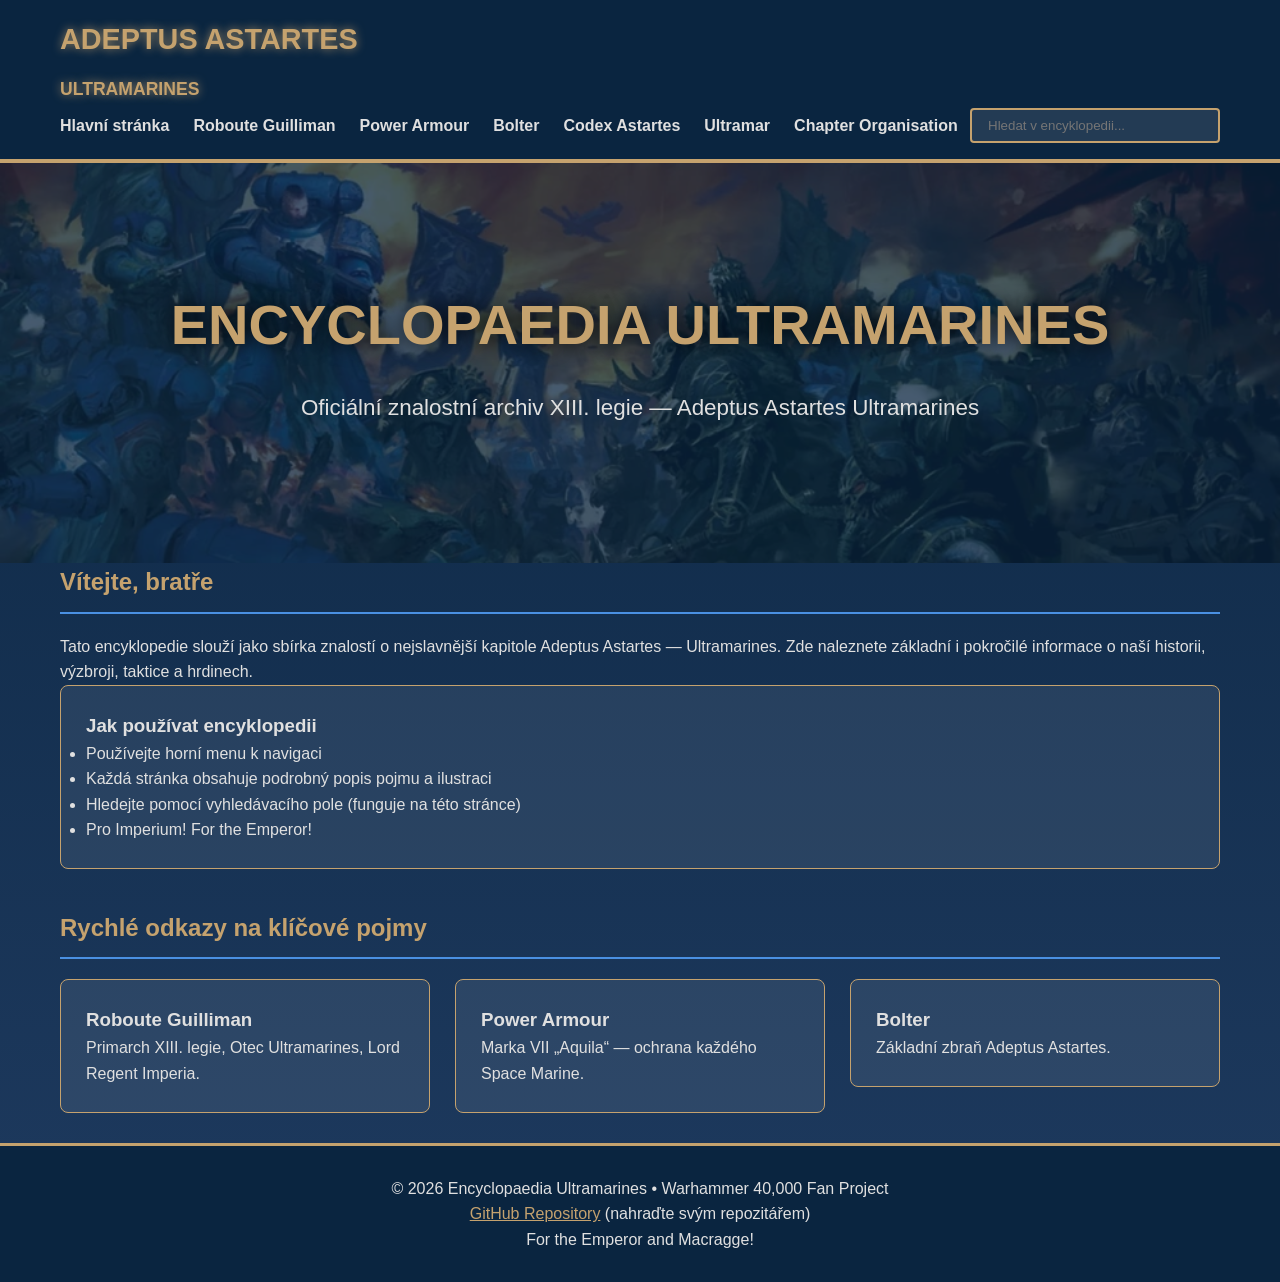
==== index.html @ a40aa380 "Add files via upload" ====
<!DOCTYPE html>
<html lang="cs">
<head>
    <meta charset="UTF-8">
    <meta name="viewport" content="width=device-width, initial-scale=1.0">
    <title>Ultramarines Encyclopaedia • Warhammer 40,000</title>
    <style>
        :root {
            --blue: #0A2540;
            --gold: #C5A26E;
            --lightblue: #4A90E2;
        }
        * { margin: 0; padding: 0; box-sizing: border-box; }
        body {
            font-family: 'Segoe UI', Arial, sans-serif;
            background: linear-gradient(#0A2540, #1E3A5F);
            color: #E0E0E0;
            line-height: 1.6;
        }
        header {
            background: var(--blue);
            border-bottom: 4px solid var(--gold);
            padding: 1rem 0;
            position: sticky;
            top: 0;
            z-index: 100;
        }
        .container {
            max-width: 1200px;
            margin: 0 auto;
            padding: 0 20px;
        }
        nav {
            display: flex;
            justify-content: space-between;
            align-items: center;
            flex-wrap: wrap;
        }
        .logo {
            font-size: 1.8rem;
            font-weight: bold;
            color: var(--gold);
            text-shadow: 0 0 10px rgba(197, 162, 110, 0.8);
        }
        .menu {
            display: flex;
            gap: 1.5rem;
            flex-wrap: wrap;
        }
        .menu a {
            color: #E0E0E0;
            text-decoration: none;
            font-weight: 600;
            transition: color 0.3s;
        }
        .menu a:hover {
            color: var(--gold);
        }
        .search-bar {
            padding: 8px 16px;
            border: 2px solid var(--gold);
            background: rgba(255,255,255,0.1);
            color: white;
            border-radius: 4px;
            width: 250px;
        }
        .hero {
            background: url('img/UltramarinesversusBlack_legion.webp') center/cover no-repeat;
            height: 400px;
            display: flex;
            align-items: center;
            position: relative;
        }
        .hero::after {
            content: '';
            position: absolute;
            inset: 0;
            background: rgba(10, 37, 64, 0.75);
        }
        .hero-content {
            position: relative;
            z-index: 2;
            text-align: center;
            width: 100%;
        }
        .hero h1 {
            font-size: 3.5rem;
            color: var(--gold);
            text-shadow: 0 0 20px black;
        }
        .hero p {
            font-size: 1.4rem;
            max-width: 700px;
            margin: 20px auto;
        }
        main {
            padding: 40px 0;
        }
        .card {
            background: rgba(255,255,255,0.08);
            border: 1px solid var(--gold);
            border-radius: 8px;
            padding: 25px;
            margin-bottom: 30px;
            transition: transform 0.3s;
        }
        .card:hover {
            transform: translateY(-8px);
        }
        .term-grid {
            display: grid;
            grid-template-columns: repeat(auto-fit, minmax(320px, 1fr));
            gap: 25px;
        }
        footer {
            background: #0A2540;
            text-align: center;
            padding: 30px 0;
            border-top: 3px solid var(--gold);
        }
        .img-small {
            width: 100px;
            height: 100px;
            object-fit: cover;
            border: 3px solid var(--gold);
            border-radius: 8px;
            float: right;
            margin-left: 20px;
            margin-bottom: 15px;
        }
        h2 {
            color: var(--gold);
            border-bottom: 2px solid var(--lightblue);
            padding-bottom: 10px;
            margin-bottom: 20px;
        }
    </style>
</head>
<body>
    <header>
        <div class="container">
            <nav>
                <div class="logo">ADEPTUS ASTARTES<br><span style="font-size:1.1rem;">ULTRAMARINES</span></div>
                <div class="menu">
                    <a href="index.html">Hlavní stránka</a>
                    <a href="pages/guilliman.html">Roboute Guilliman</a>
                    <a href="pages/armour.html">Power Armour</a>
                    <a href="pages/bolter.html">Bolter</a>
                    <a href="pages/tactics.html">Codex Astartes</a>
                    <a href="pages/ultramar.html">Ultramar</a>
                    <a href="pages/chapter.html">Chapter Organisation</a>
                </div>
                <input type="text" id="search" class="search-bar" placeholder="Hledat v encyklopedii...">
            </nav>
        </div>
    </header>

    <section class="hero">
        <div class="hero-content">
            <h1>ENCYCLOPAEDIA ULTRAMARINES</h1>
            <p>Oficiální znalostní archiv XIII. legie — Adeptus Astartes Ultramarines</p>
        </div>
    </section>

    <main class="container">
        <h2>Vítejte, bratře</h2>
        <p>Tato encyklopedie slouží jako sbírka znalostí o nejslavnější kapitole Adeptus Astartes — Ultramarines. Zde naleznete základní i pokročilé informace o naší historii, výzbroji, taktice a hrdinech.</p>
        
        <div class="card">
            <h3>Jak používat encyklopedii</h3>
            <ul>
                <li>Používejte horní menu k navigaci</li>
                <li>Každá stránka obsahuje podrobný popis pojmu a ilustraci</li>
                <li>Hledejte pomocí vyhledávacího pole (funguje na této stránce)</li>
                <li>Pro Imperium! For the Emperor!</li>
            </ul>
        </div>

        <h2 style="margin-top:40px;">Rychlé odkazy na klíčové pojmy</h2>
        <div class="term-grid">
            <a href="pages/guilliman.html" style="text-decoration:none;color:inherit;">
                <div class="card">
                    <h3>Roboute Guilliman</h3>
                    <p>Primarch XIII. legie, Otec Ultramarines, Lord Regent Imperia.</p>
                </div>
            </a>
            <a href="pages/armour.html" style="text-decoration:none;color:inherit;">
                <div class="card">
                    <h3>Power Armour</h3>
                    <p>Marka VII „Aquila“ — ochrana každého Space Marine.</p>
                </div>
            </a>
            <a href="pages/bolter.html" style="text-decoration:none;color:inherit;">
                <div class="card">
                    <h3>Bolter</h3>
                    <p>Základní zbraň Adeptus Astartes.</p>
                </div>
            </a>
        </div>
    </main>

    <footer>
        <div class="container">
            <p>&copy; 2026 Encyclopaedia Ultramarines • Warhammer 40,000 Fan Project</p>
            <p><a href="https://github.com/tvuj-uzivatel/ultramarines-encyclopedia" target="_blank" style="color:var(--gold);">GitHub Repository</a> (nahraďte svým repozitářem)</p>
            <p>For the Emperor and Macragge!</p>
        </div>
    </footer>

    <script>
        // Jednoduché vyhledávání
        document.getElementById('search').addEventListener('keyup', function(e) {
            if (e.key === 'Enter') {
                const term = this.value.toLowerCase().trim();
                if (term.includes('guilliman')) window.location.href = 'pages/guilliman.html';
                else if (term.includes('armour') || term.includes('zbroj')) window.location.href = 'pages/armour.html';
                else if (term.includes('bolter')) window.location.href = 'pages/bolter.html';
                else alert('Hledaný termín nenalezen. Zkuste Guilliman, Armour, Bolter...');
            }
        });
    </script>
</body>
</html>
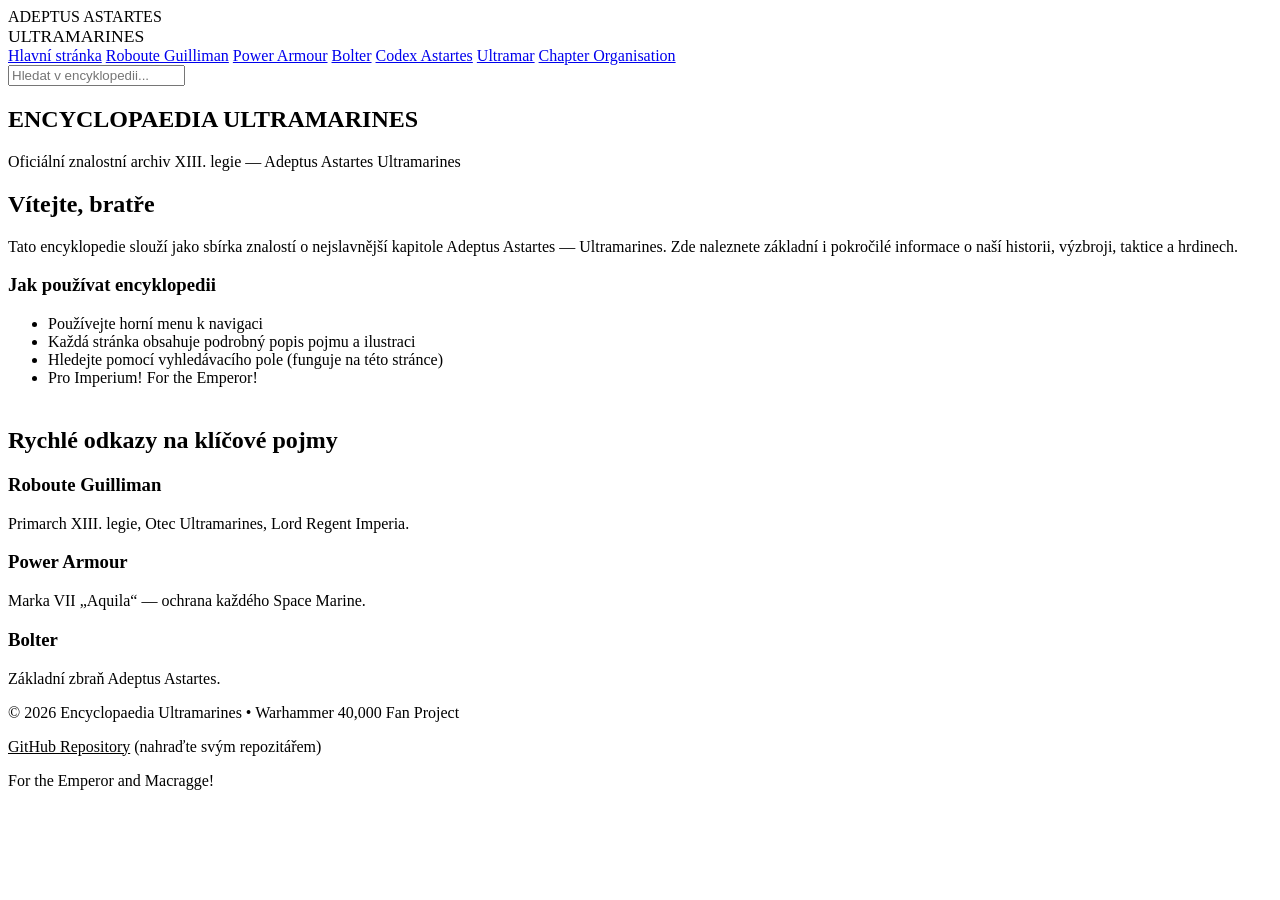
==== commit 46672209: "Update index.html" ====
--- a/index.html
+++ b/index.html
@@ -3,138 +3,10 @@
 <head>
     <meta charset="UTF-8">
     <meta name="viewport" content="width=device-width, initial-scale=1.0">
-    <title>Ultramarines Encyclopaedia • Warhammer 40,000</title>
-    <style>
-        :root {
-            --blue: #0A2540;
-            --gold: #C5A26E;
-            --lightblue: #4A90E2;
-        }
-        * { margin: 0; padding: 0; box-sizing: border-box; }
-        body {
-            font-family: 'Segoe UI', Arial, sans-serif;
-            background: linear-gradient(#0A2540, #1E3A5F);
-            color: #E0E0E0;
-            line-height: 1.6;
-        }
-        header {
-            background: var(--blue);
-            border-bottom: 4px solid var(--gold);
-            padding: 1rem 0;
-            position: sticky;
-            top: 0;
-            z-index: 100;
-        }
-        .container {
-            max-width: 1200px;
-            margin: 0 auto;
-            padding: 0 20px;
-        }
-        nav {
-            display: flex;
-            justify-content: space-between;
-            align-items: center;
-            flex-wrap: wrap;
-        }
-        .logo {
-            font-size: 1.8rem;
-            font-weight: bold;
-            color: var(--gold);
-            text-shadow: 0 0 10px rgba(197, 162, 110, 0.8);
-        }
-        .menu {
-            display: flex;
-            gap: 1.5rem;
-            flex-wrap: wrap;
-        }
-        .menu a {
-            color: #E0E0E0;
-            text-decoration: none;
-            font-weight: 600;
-            transition: color 0.3s;
-        }
-        .menu a:hover {
-            color: var(--gold);
-        }
-        .search-bar {
-            padding: 8px 16px;
-            border: 2px solid var(--gold);
-            background: rgba(255,255,255,0.1);
-            color: white;
-            border-radius: 4px;
-            width: 250px;
-        }
-        .hero {
-            background: url('img/UltramarinesversusBlack_legion.webp') center/cover no-repeat;
-            height: 400px;
-            display: flex;
-            align-items: center;
-            position: relative;
-        }
-        .hero::after {
-            content: '';
-            position: absolute;
-            inset: 0;
-            background: rgba(10, 37, 64, 0.75);
-        }
-        .hero-content {
-            position: relative;
-            z-index: 2;
-            text-align: center;
-            width: 100%;
-        }
-        .hero h1 {
-            font-size: 3.5rem;
-            color: var(--gold);
-            text-shadow: 0 0 20px black;
-        }
-        .hero p {
-            font-size: 1.4rem;
-            max-width: 700px;
-            margin: 20px auto;
-        }
-        main {
-            padding: 40px 0;
-        }
-        .card {
-            background: rgba(255,255,255,0.08);
-            border: 1px solid var(--gold);
-            border-radius: 8px;
-            padding: 25px;
-            margin-bottom: 30px;
-            transition: transform 0.3s;
-        }
-        .card:hover {
-            transform: translateY(-8px);
-        }
-        .term-grid {
-            display: grid;
-            grid-template-columns: repeat(auto-fit, minmax(320px, 1fr));
-            gap: 25px;
-        }
-        footer {
-            background: #0A2540;
-            text-align: center;
-            padding: 30px 0;
-            border-top: 3px solid var(--gold);
-        }
-        .img-small {
-            width: 100px;
-            height: 100px;
-            object-fit: cover;
-            border: 3px solid var(--gold);
-            border-radius: 8px;
-            float: right;
-            margin-left: 20px;
-            margin-bottom: 15px;
-        }
-        h2 {
-            color: var(--gold);
-            border-bottom: 2px solid var(--lightblue);
-            padding-bottom: 10px;
-            margin-bottom: 20px;
-        }
-    </style>
+    <title>Roboute Guilliman - Ultramarines Encyclopaedia</title>
+    <link rel="stylesheet" href="../css/style.css">
+</head>
+<body>
 </head>
 <body>
     <header>
@@ -220,4 +92,4 @@
         });
     </script>
 </body>
-</html>+</html>
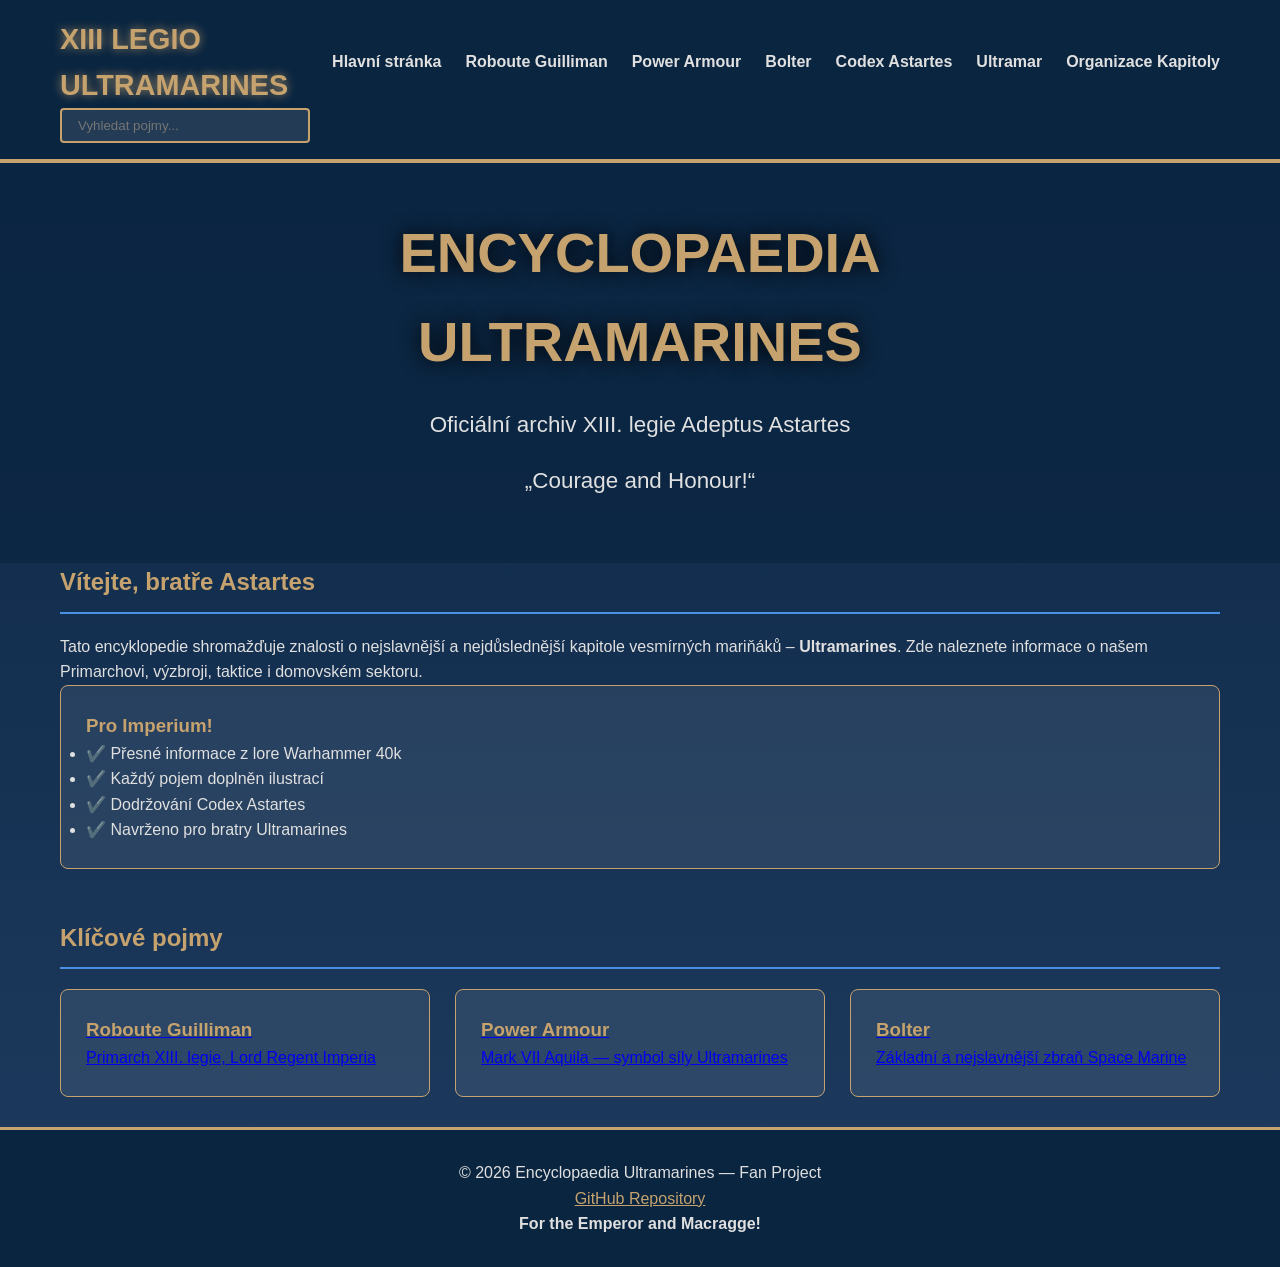
==== commit 2205b990: "Add files via upload" ====
--- a/index.html
+++ b/index.html
@@ -3,16 +3,17 @@
 <head>
     <meta charset="UTF-8">
     <meta name="viewport" content="width=device-width, initial-scale=1.0">
-    <title>Roboute Guilliman - Ultramarines Encyclopaedia</title>
-    <link rel="stylesheet" href="../css/style.css">
-</head>
-<body>
+    <title>Encyclopaedia Ultramarines • Warhammer 40,000</title>
+    <link rel="stylesheet" href="css/style.css">
 </head>
 <body>
     <header>
         <div class="container">
             <nav>
-                <div class="logo">ADEPTUS ASTARTES<br><span style="font-size:1.1rem;">ULTRAMARINES</span></div>
+                <div class="logo">
+                    XIII LEGIO<br>
+                    <span>ULTRAMARINES</span>
+                </div>
                 <div class="menu">
                     <a href="index.html">Hlavní stránka</a>
                     <a href="pages/guilliman.html">Roboute Guilliman</a>
@@ -20,52 +21,57 @@
                     <a href="pages/bolter.html">Bolter</a>
                     <a href="pages/tactics.html">Codex Astartes</a>
                     <a href="pages/ultramar.html">Ultramar</a>
-                    <a href="pages/chapter.html">Chapter Organisation</a>
+                    <a href="pages/chapter.html">Organizace Kapitoly</a>
                 </div>
-                <input type="text" id="search" class="search-bar" placeholder="Hledat v encyklopedii...">
+                <input type="text" id="search" class="search-bar" placeholder="Vyhledat pojmy...">
             </nav>
         </div>
     </header>
 
     <section class="hero">
         <div class="hero-content">
-            <h1>ENCYCLOPAEDIA ULTRAMARINES</h1>
-            <p>Oficiální znalostní archiv XIII. legie — Adeptus Astartes Ultramarines</p>
+            <h1>ENCYCLOPAEDIA<br>ULTRAMARINES</h1>
+            <p>Oficiální archiv XIII. legie Adeptus Astartes</p>
+            <p class="subtitle">„Courage and Honour!“</p>
         </div>
     </section>
 
     <main class="container">
-        <h2>Vítejte, bratře</h2>
-        <p>Tato encyklopedie slouží jako sbírka znalostí o nejslavnější kapitole Adeptus Astartes — Ultramarines. Zde naleznete základní i pokročilé informace o naší historii, výzbroji, taktice a hrdinech.</p>
-        
+        <h2>Vítejte, bratře Astartes</h2>
+        <p class="welcome-text">
+            Tato encyklopedie shromažďuje znalosti o nejslavnější a nejdůslednější kapitole 
+            vesmírných mariňáků – <strong>Ultramarines</strong>. 
+            Zde naleznete informace o našem Primarchovi, výzbroji, taktice i domovském sektoru.
+        </p>
+
         <div class="card">
-            <h3>Jak používat encyklopedii</h3>
+            <h3>Pro Imperium!</h3>
             <ul>
-                <li>Používejte horní menu k navigaci</li>
-                <li>Každá stránka obsahuje podrobný popis pojmu a ilustraci</li>
-                <li>Hledejte pomocí vyhledávacího pole (funguje na této stránce)</li>
-                <li>Pro Imperium! For the Emperor!</li>
+                <li>✔️ Přesné informace z lore Warhammer 40k</li>
+                <li>✔️ Každý pojem doplněn ilustrací</li>
+                <li>✔️ Dodržování Codex Astartes</li>
+                <li>✔️ Navrženo pro bratry Ultramarines</li>
             </ul>
         </div>
 
-        <h2 style="margin-top:40px;">Rychlé odkazy na klíčové pojmy</h2>
+        <h2 style="margin-top: 50px;">Klíčové pojmy</h2>
         <div class="term-grid">
-            <a href="pages/guilliman.html" style="text-decoration:none;color:inherit;">
+            <a href="pages/guilliman.html" class="card-link">
                 <div class="card">
                     <h3>Roboute Guilliman</h3>
-                    <p>Primarch XIII. legie, Otec Ultramarines, Lord Regent Imperia.</p>
+                    <p>Primarch XIII. legie, Lord Regent Imperia</p>
                 </div>
             </a>
-            <a href="pages/armour.html" style="text-decoration:none;color:inherit;">
+            <a href="pages/armour.html" class="card-link">
                 <div class="card">
                     <h3>Power Armour</h3>
-                    <p>Marka VII „Aquila“ — ochrana každého Space Marine.</p>
+                    <p>Mark VII Aquila — symbol síly Ultramarines</p>
                 </div>
             </a>
-            <a href="pages/bolter.html" style="text-decoration:none;color:inherit;">
+            <a href="pages/bolter.html" class="card-link">
                 <div class="card">
                     <h3>Bolter</h3>
-                    <p>Základní zbraň Adeptus Astartes.</p>
+                    <p>Základní a nejslavnější zbraň Space Marine</p>
                 </div>
             </a>
         </div>
@@ -73,9 +79,14 @@
 
     <footer>
         <div class="container">
-            <p>&copy; 2026 Encyclopaedia Ultramarines • Warhammer 40,000 Fan Project</p>
-            <p><a href="https://github.com/tvuj-uzivatel/ultramarines-encyclopedia" target="_blank" style="color:var(--gold);">GitHub Repository</a> (nahraďte svým repozitářem)</p>
-            <p>For the Emperor and Macragge!</p>
+            <p>&copy; 2026 Encyclopaedia Ultramarines — Fan Project</p>
+            <p>
+                <a href="https://github.com/tvuj-uzivatel/ultramarines-encyclopedia" 
+                   target="_blank" style="color: var(--gold);">
+                    GitHub Repository
+                </a>
+            </p>
+            <p><strong>For the Emperor and Macragge!</strong></p>
         </div>
     </footer>
 
@@ -84,12 +95,16 @@
         document.getElementById('search').addEventListener('keyup', function(e) {
             if (e.key === 'Enter') {
                 const term = this.value.toLowerCase().trim();
-                if (term.includes('guilliman')) window.location.href = 'pages/guilliman.html';
-                else if (term.includes('armour') || term.includes('zbroj')) window.location.href = 'pages/armour.html';
-                else if (term.includes('bolter')) window.location.href = 'pages/bolter.html';
-                else alert('Hledaný termín nenalezen. Zkuste Guilliman, Armour, Bolter...');
+                if (term.includes('guilliman') || term.includes('primarch')) 
+                    window.location.href = 'pages/guilliman.html';
+                else if (term.includes('armour') || term.includes('zbroj') || term.includes('power')) 
+                    window.location.href = 'pages/armour.html';
+                else if (term.includes('bolter') || term.includes('bolt')) 
+                    window.location.href = 'pages/bolter.html';
+                else 
+                    alert('Termín nenalezen. Zkuste: Guilliman, Armour, Bolter...');
             }
         });
     </script>
 </body>
-</html>
+</html>
--- a/css/style.css
+++ b/css/style.css
@@ -0,0 +1,162 @@
+:root {
+    --blue: #0A2540;
+    --gold: #C5A26E;
+    --lightblue: #4A90E2;
+}
+
+* {
+    margin: 0;
+    padding: 0;
+    box-sizing: border-box;
+}
+
+body {
+    font-family: 'Segoe UI', Arial, sans-serif;
+    background: linear-gradient(#0A2540, #1E3A5F);
+    color: #E0E0E0;
+    line-height: 1.6;
+}
+
+header {
+    background: var(--blue);
+    border-bottom: 4px solid var(--gold);
+    padding: 1rem 0;
+    position: sticky;
+    top: 0;
+    z-index: 100;
+}
+
+.container {
+    max-width: 1200px;
+    margin: 0 auto;
+    padding: 0 20px;
+}
+
+nav {
+    display: flex;
+    justify-content: space-between;
+    align-items: center;
+    flex-wrap: wrap;
+}
+
+.logo {
+    font-size: 1.8rem;
+    font-weight: bold;
+    color: var(--gold);
+    text-shadow: 0 0 10px rgba(197, 162, 110, 0.8);
+}
+
+.menu {
+    display: flex;
+    gap: 1.5rem;
+    flex-wrap: wrap;
+}
+
+.menu a {
+    color: #E0E0E0;
+    text-decoration: none;
+    font-weight: 600;
+    transition: color 0.3s;
+}
+
+.menu a:hover {
+    color: var(--gold);
+}
+
+.search-bar {
+    padding: 8px 16px;
+    border: 2px solid var(--gold);
+    background: rgba(255,255,255,0.1);
+    color: white;
+    border-radius: 4px;
+    width: 250px;
+}
+
+.hero {
+    background: url('img/UltramarinesversusBlack_legion.webp') center/cover no-repeat; /* přidej hero obrázek později */
+    height: 400px;
+    display: flex;
+    align-items: center;
+    position: relative;
+}
+
+.hero::after {
+    content: '';
+    position: absolute;
+    inset: 0;
+    background: rgba(10, 37, 64, 0.75);
+}
+
+.hero-content {
+    position: relative;
+    z-index: 2;
+    text-align: center;
+    width: 100%;
+}
+
+.hero h1 {
+    font-size: 3.5rem;
+    color: var(--gold);
+    text-shadow: 0 0 20px black;
+}
+
+.hero p {
+    font-size: 1.4rem;
+    max-width: 700px;
+    margin: 20px auto;
+}
+
+main {
+    padding: 40px 0;
+}
+
+.card {
+    background: rgba(255,255,255,0.08);
+    border: 1px solid var(--gold);
+    border-radius: 8px;
+    padding: 25px;
+    margin-bottom: 30px;
+    transition: transform 0.3s;
+}
+
+.card:hover {
+    transform: translateY(-8px);
+}
+
+.term-grid {
+    display: grid;
+    grid-template-columns: repeat(auto-fit, minmax(320px, 1fr));
+    gap: 25px;
+}
+
+.img-small {
+    width: 100px;
+    height: 100px;
+    object-fit: cover;
+    border: 3px solid var(--gold);
+    border-radius: 8px;
+    float: right;
+    margin-left: 20px;
+    margin-bottom: 15px;
+}
+
+h1, h2, h3 {
+    color: var(--gold);
+}
+
+h2 {
+    border-bottom: 2px solid var(--lightblue);
+    padding-bottom: 10px;
+    margin-bottom: 20px;
+}
+
+footer {
+    background: #0A2540;
+    text-align: center;
+    padding: 30px 0;
+    border-top: 3px solid var(--gold);
+}
+
+.content {
+    padding: 20px 0;
+}
